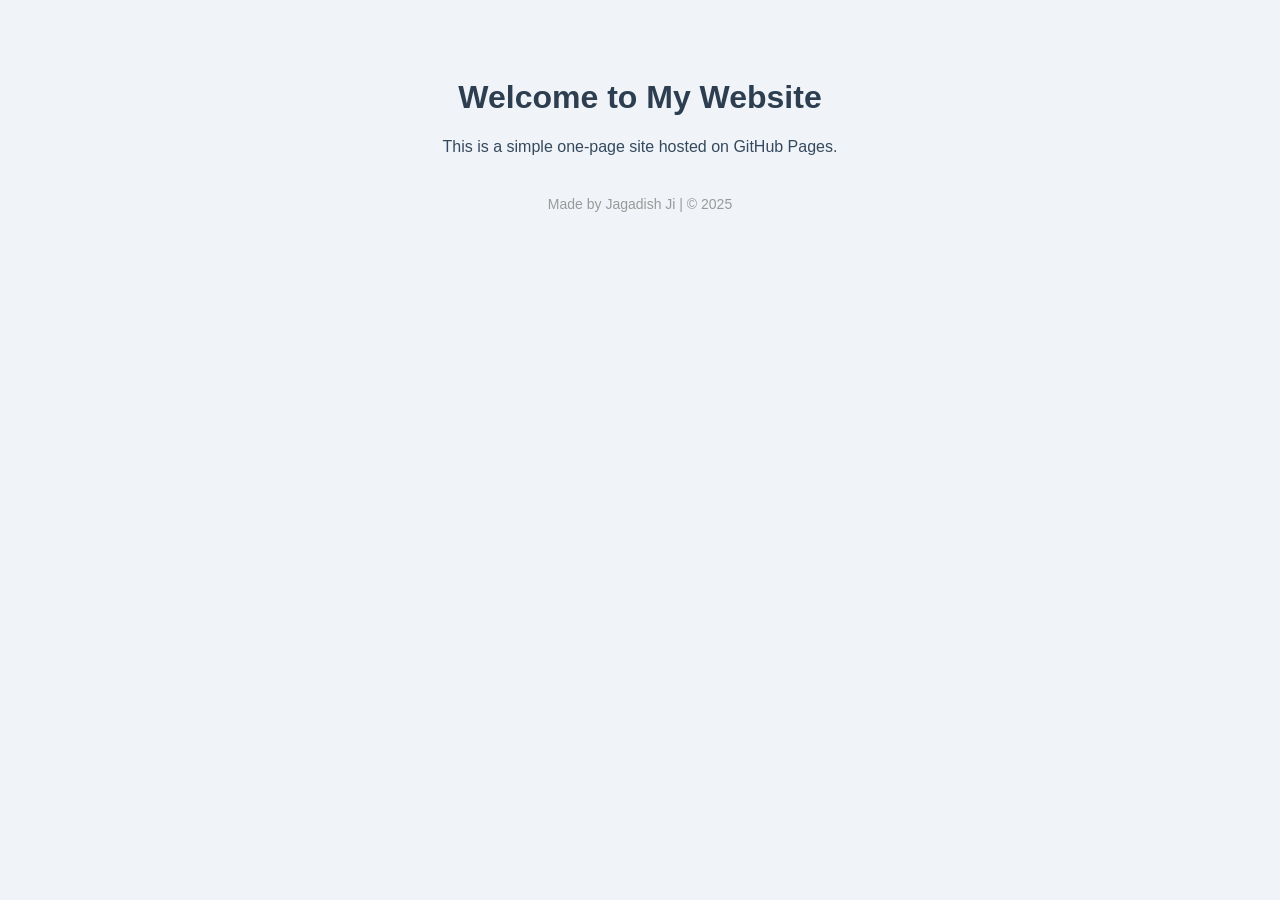
==== index.html @ 52a4fea0 "Create index.html Just a first start" ====
<!DOCTYPE html>
<html lang="en">
<head>
    <meta charset="UTF-8">
    <meta name="viewport" content="width=device-width, initial-scale=1.0">
    <title>Welcome to My Site</title>
    <style>
        body {
            font-family: Arial, sans-serif;
            background: #f0f4f8;
            text-align: center;
            padding: 50px;
        }
        h1 {
            color: #2c3e50;
        }
        p {
            color: #34495e;
        }
        footer {
            margin-top: 40px;
            font-size: 14px;
            color: #999;
        }
    </style>
</head>
<body>
    <h1>Welcome to My Website</h1>
    <p>This is a simple one-page site hosted on GitHub Pages.</p>
    <footer>
        Made by Jagadish Ji | © 2025
    </footer>
</body>
</html>
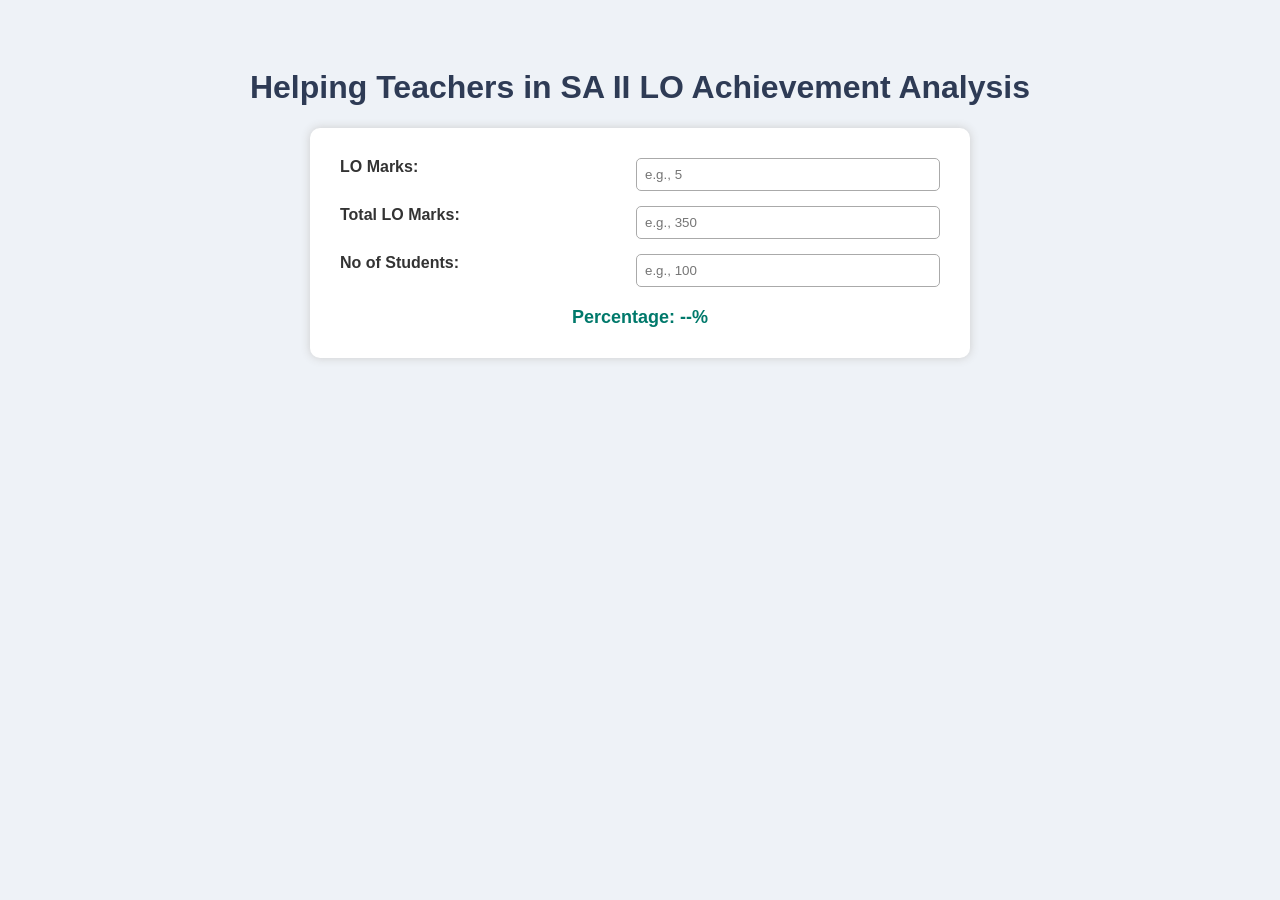
==== commit cb1c3331: "Update index.html" ====
--- a/index.html
+++ b/index.html
@@ -2,33 +2,93 @@
 <html lang="en">
 <head>
     <meta charset="UTF-8">
-    <meta name="viewport" content="width=device-width, initial-scale=1.0">
-    <title>Welcome to My Site</title>
+    <title>SA II LO Achievement Analysis</title>
     <style>
         body {
             font-family: Arial, sans-serif;
-            background: #f0f4f8;
-            text-align: center;
-            padding: 50px;
+            background: #eef2f7;
+            padding: 40px;
+            color: #333;
         }
         h1 {
-            color: #2c3e50;
+            text-align: center;
+            color: #2e3b55;
         }
-        p {
-            color: #34495e;
+        .container {
+            max-width: 600px;
+            margin: auto;
+            background: #fff;
+            padding: 30px;
+            border-radius: 10px;
+            box-shadow: 0 0 10px #ccc;
         }
-        footer {
-            margin-top: 40px;
-            font-size: 14px;
-            color: #999;
+        .form-group {
+            display: flex;
+            justify-content: space-between;
+            margin-bottom: 15px;
+        }
+        label {
+            flex: 1;
+            padding-right: 10px;
+            font-weight: bold;
+        }
+        input {
+            flex: 1;
+            padding: 8px;
+            border: 1px solid #aaa;
+            border-radius: 5px;
+        }
+        .result {
+            margin-top: 20px;
+            text-align: center;
+            font-size: 18px;
+            color: #00796b;
+            font-weight: bold;
         }
     </style>
 </head>
 <body>
-    <h1>Welcome to My Website</h1>
-    <p>This is a simple one-page site hosted on GitHub Pages.</p>
-    <footer>
-        Made by Jagadish Ji | © 2025
-    </footer>
+    <h1>Helping Teachers in SA II LO Achievement Analysis</h1>
+
+    <div class="container">
+        <div class="form-group">
+            <label for="loMarks">LO Marks:</label>
+            <input type="number" id="loMarks" placeholder="e.g., 5">
+        </div>
+        <div class="form-group">
+            <label for="totalMarks">Total LO Marks:</label>
+            <input type="number" id="totalMarks" placeholder="e.g., 350">
+        </div>
+        <div class="form-group">
+            <label for="numStudents">No of Students:</label>
+            <input type="number" id="numStudents" placeholder="e.g., 100">
+        </div>
+
+        <div class="result" id="percentageResult">Percentage: --%</div>
+    </div>
+
+    <script>
+        const loMarks = document.getElementById('loMarks');
+        const totalMarks = document.getElementById('totalMarks');
+        const numStudents = document.getElementById('numStudents');
+        const result = document.getElementById('percentageResult');
+
+        function calculatePercentage() {
+            const marks = parseFloat(loMarks.value);
+            const total = parseFloat(totalMarks.value);
+            const students = parseFloat(numStudents.value);
+
+            if (marks > 0 && total >= 0 && students > 0) {
+                const percent = Math.round((total * 100) / (marks * students) * 10) / 10;
+                result.textContent = `Percentage: ${percent}%`;
+            } else {
+                result.textContent = "Percentage: --%";
+            }
+        }
+
+        loMarks.addEventListener('input', calculatePercentage);
+        totalMarks.addEventListener('input', calculatePercentage);
+        numStudents.addEventListener('input', calculatePercentage);
+    </script>
 </body>
 </html>
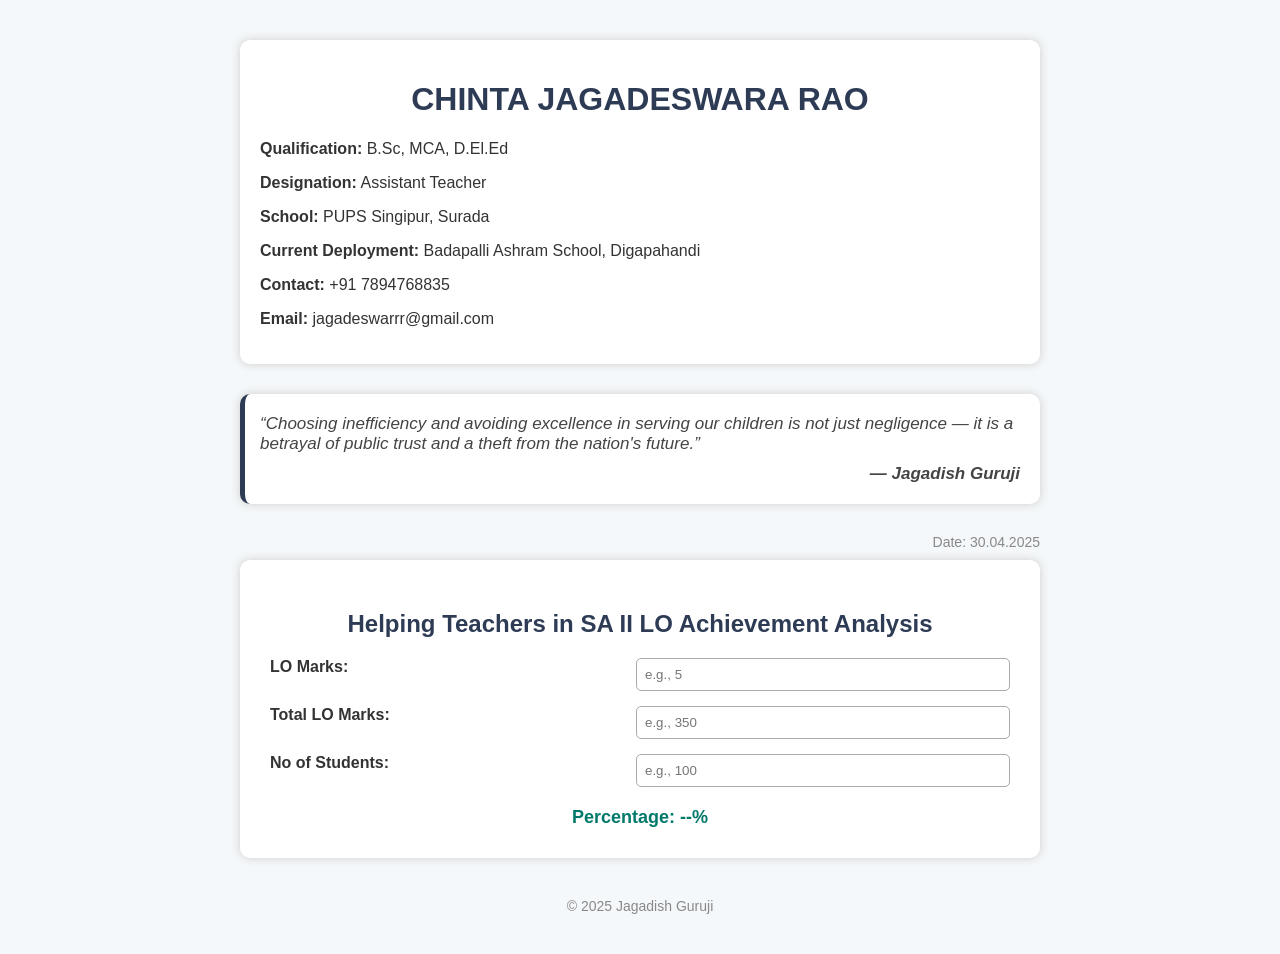
==== commit cc87dbf8: "Update index.html" ====
--- a/index.html
+++ b/index.html
@@ -2,25 +2,47 @@
 <html lang="en">
 <head>
     <meta charset="UTF-8">
-    <title>SA II LO Achievement Analysis</title>
+    <title>Jagadish Guruji</title>
     <style>
         body {
             font-family: Arial, sans-serif;
-            background: #eef2f7;
-            padding: 40px;
+            background: #f5f8fa;
             color: #333;
+            margin: 0;
+            padding: 40px 20px;
         }
-        h1 {
+        .container {
+            max-width: 800px;
+            margin: auto;
+        }
+        h1, h2 {
             text-align: center;
             color: #2e3b55;
         }
-        .container {
-            max-width: 600px;
-            margin: auto;
+        .profile, .quote, .footer {
             background: #fff;
-            padding: 30px;
             border-radius: 10px;
             box-shadow: 0 0 10px #ccc;
+            padding: 20px;
+            margin-bottom: 30px;
+        }
+        .quote {
+            font-style: italic;
+            font-size: 17px;
+            color: #444;
+            border-left: 5px solid #2e3b55;
+            padding-left: 15px;
+        }
+        .quote-author {
+            text-align: right;
+            font-weight: bold;
+            margin-top: 10px;
+        }
+        .form-section {
+            background: #fff;
+            border-radius: 10px;
+            box-shadow: 0 0 10px #ccc;
+            padding: 30px;
         }
         .form-group {
             display: flex;
@@ -29,8 +51,8 @@
         }
         label {
             flex: 1;
-            padding-right: 10px;
             font-weight: bold;
+            margin-right: 10px;
         }
         input {
             flex: 1;
@@ -39,32 +61,65 @@
             border-radius: 5px;
         }
         .result {
-            margin-top: 20px;
             text-align: center;
             font-size: 18px;
+            font-weight: bold;
             color: #00796b;
-            font-weight: bold;
+            margin-top: 20px;
+        }
+        .date {
+            text-align: right;
+            font-size: 14px;
+            color: #888;
+            margin-bottom: 10px;
+        }
+        footer {
+            text-align: center;
+            color: #888;
+            font-size: 14px;
+            margin-top: 40px;
         }
     </style>
 </head>
 <body>
-    <h1>Helping Teachers in SA II LO Achievement Analysis</h1>
-
     <div class="container">
-        <div class="form-group">
-            <label for="loMarks">LO Marks:</label>
-            <input type="number" id="loMarks" placeholder="e.g., 5">
-        </div>
-        <div class="form-group">
-            <label for="totalMarks">Total LO Marks:</label>
-            <input type="number" id="totalMarks" placeholder="e.g., 350">
-        </div>
-        <div class="form-group">
-            <label for="numStudents">No of Students:</label>
-            <input type="number" id="numStudents" placeholder="e.g., 100">
+        <div class="profile">
+            <h1>CHINTA JAGADESWARA RAO</h1>
+            <p><strong>Qualification:</strong> B.Sc, MCA, D.El.Ed</p>
+            <p><strong>Designation:</strong> Assistant Teacher</p>
+            <p><strong>School:</strong> PUPS Singipur, Surada</p>
+            <p><strong>Current Deployment:</strong> Badapalli Ashram School, Digapahandi</p>
+            <p><strong>Contact:</strong> +91 7894768835</p>
+            <p><strong>Email:</strong> jagadeswarrr@gmail.com</p>
         </div>
 
-        <div class="result" id="percentageResult">Percentage: --%</div>
+        <div class="quote">
+            “Choosing inefficiency and avoiding excellence in serving our children is not just negligence — it is a betrayal of public trust and a theft from the nation's future.”
+            <div class="quote-author">— Jagadish Guruji</div>
+        </div>
+
+        <div class="date">Date: 30.04.2025</div>
+
+        <div class="form-section">
+            <h2>Helping Teachers in SA II LO Achievement Analysis</h2>
+            <div class="form-group">
+                <label for="loMarks">LO Marks:</label>
+                <input type="number" id="loMarks" placeholder="e.g., 5">
+            </div>
+            <div class="form-group">
+                <label for="totalMarks">Total LO Marks:</label>
+                <input type="number" id="totalMarks" placeholder="e.g., 350">
+            </div>
+            <div class="form-group">
+                <label for="numStudents">No of Students:</label>
+                <input type="number" id="numStudents" placeholder="e.g., 100">
+            </div>
+            <div class="result" id="percentageResult">Percentage: --%</div>
+        </div>
+
+        <footer>
+            © 2025 Jagadish Guruji
+        </footer>
     </div>
 
     <script>
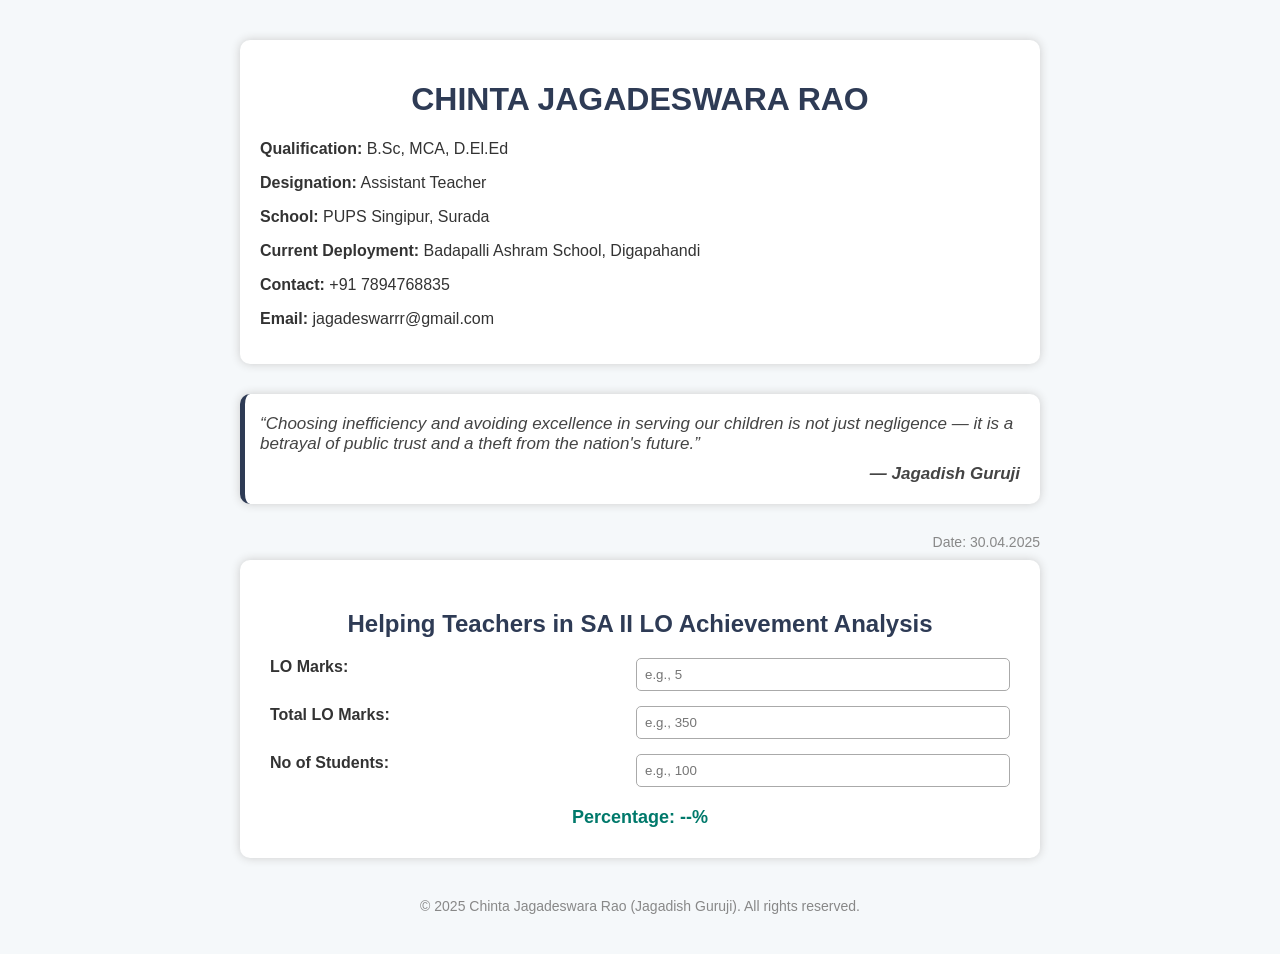
==== commit cdaa74bc: "Update index.html" ====
--- a/index.html
+++ b/index.html
@@ -117,9 +117,11 @@
             <div class="result" id="percentageResult">Percentage: --%</div>
         </div>
 
-        <footer>
-            © 2025 Jagadish Guruji
-        </footer>
+    
+         <footer>
+              © 2025 Chinta Jagadeswara Rao (Jagadish Guruji). All rights reserved.
+         </footer>
+        
     </div>
 
     <script>
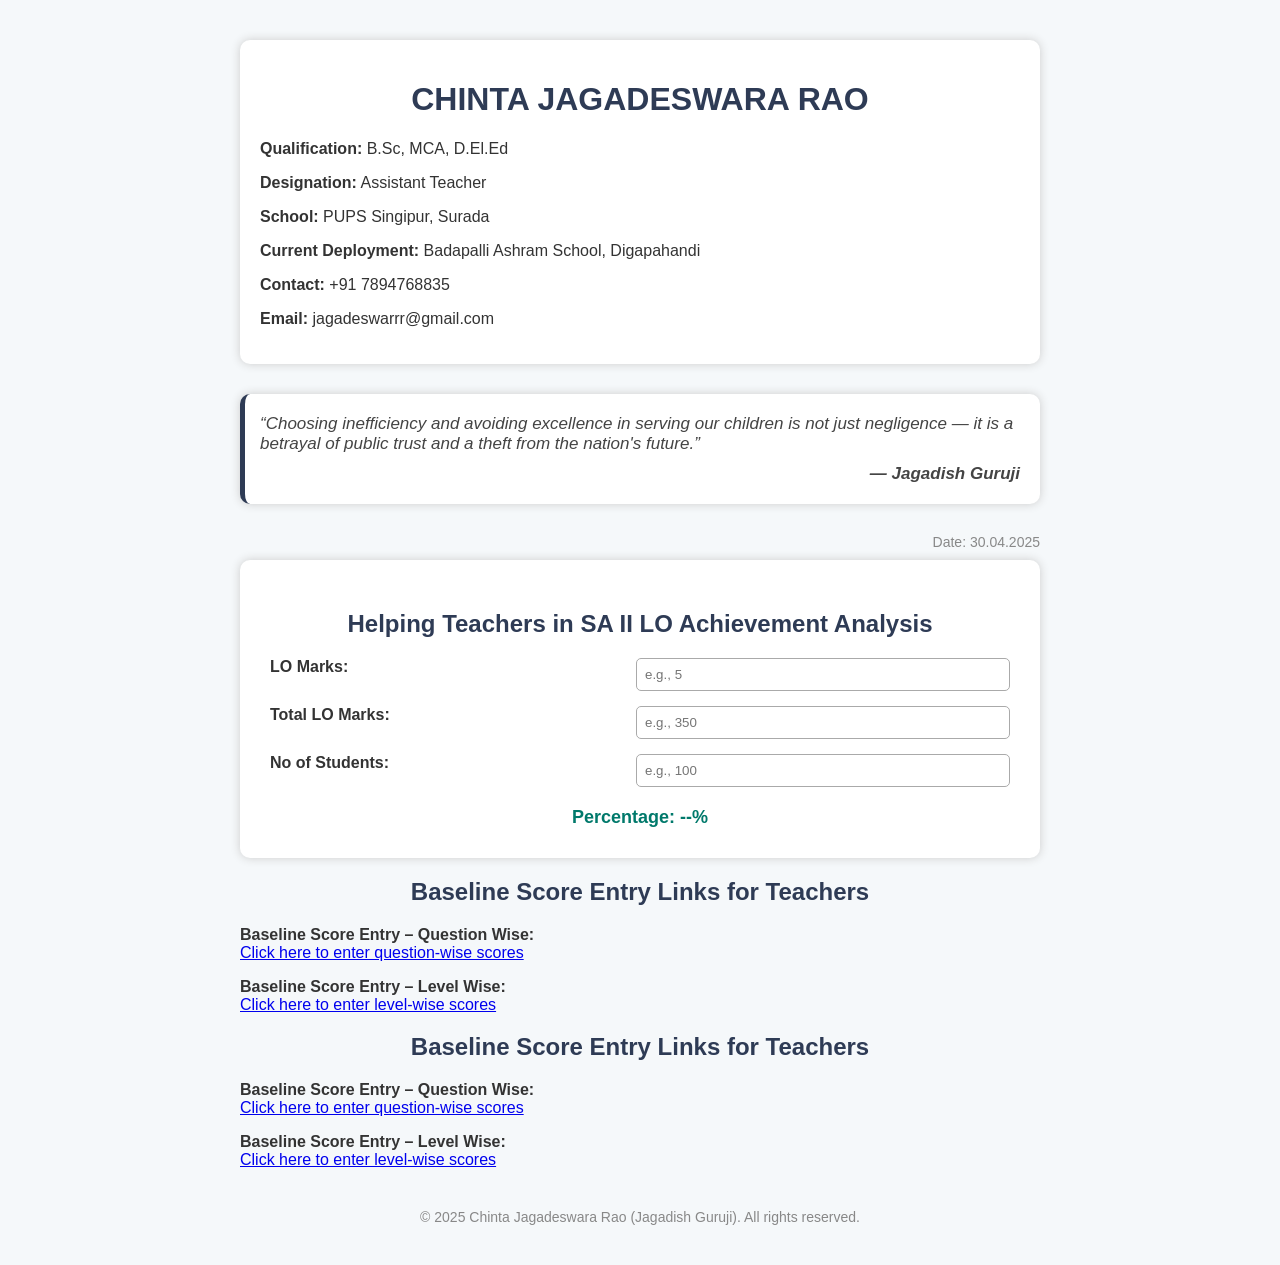
==== commit a95a0204: "Update index.html" ====
--- a/index.html
+++ b/index.html
@@ -116,6 +116,41 @@
             </div>
             <div class="result" id="percentageResult">Percentage: --%</div>
         </div>
+        
+            <div class="section">
+    <h2>Baseline Score Entry Links for Teachers</h2>
+
+    <p>
+        <strong>Baseline Score Entry – Question Wise:</strong><br>
+        <a href="https://ee-eu.kobotoolbox.org/x/OOAMlVkS" target="_blank">
+            Click here to enter question-wise scores
+        </a>
+    </p>
+
+    <p>
+        <strong>Baseline Score Entry – Level Wise:</strong><br>
+        <a href="https://ee-eu.kobotoolbox.org/x/sw2FmqTt" target="_blank">
+            Click here to enter level-wise scores
+        </a>
+    </p>
+</div><div class="section">
+    <h2>Baseline Score Entry Links for Teachers</h2>
+
+    <p>
+        <strong>Baseline Score Entry – Question Wise:</strong><br>
+        <a href="https://ee-eu.kobotoolbox.org/x/OOAMlVkS" target="_blank">
+            Click here to enter question-wise scores
+        </a>
+    </p>
+
+    <p>
+        <strong>Baseline Score Entry – Level Wise:</strong><br>
+        <a href="https://ee-eu.kobotoolbox.org/x/sw2FmqTt" target="_blank">
+            Click here to enter level-wise scores
+        </a>
+    </p>
+    </div>
+            
 
     
          <footer>
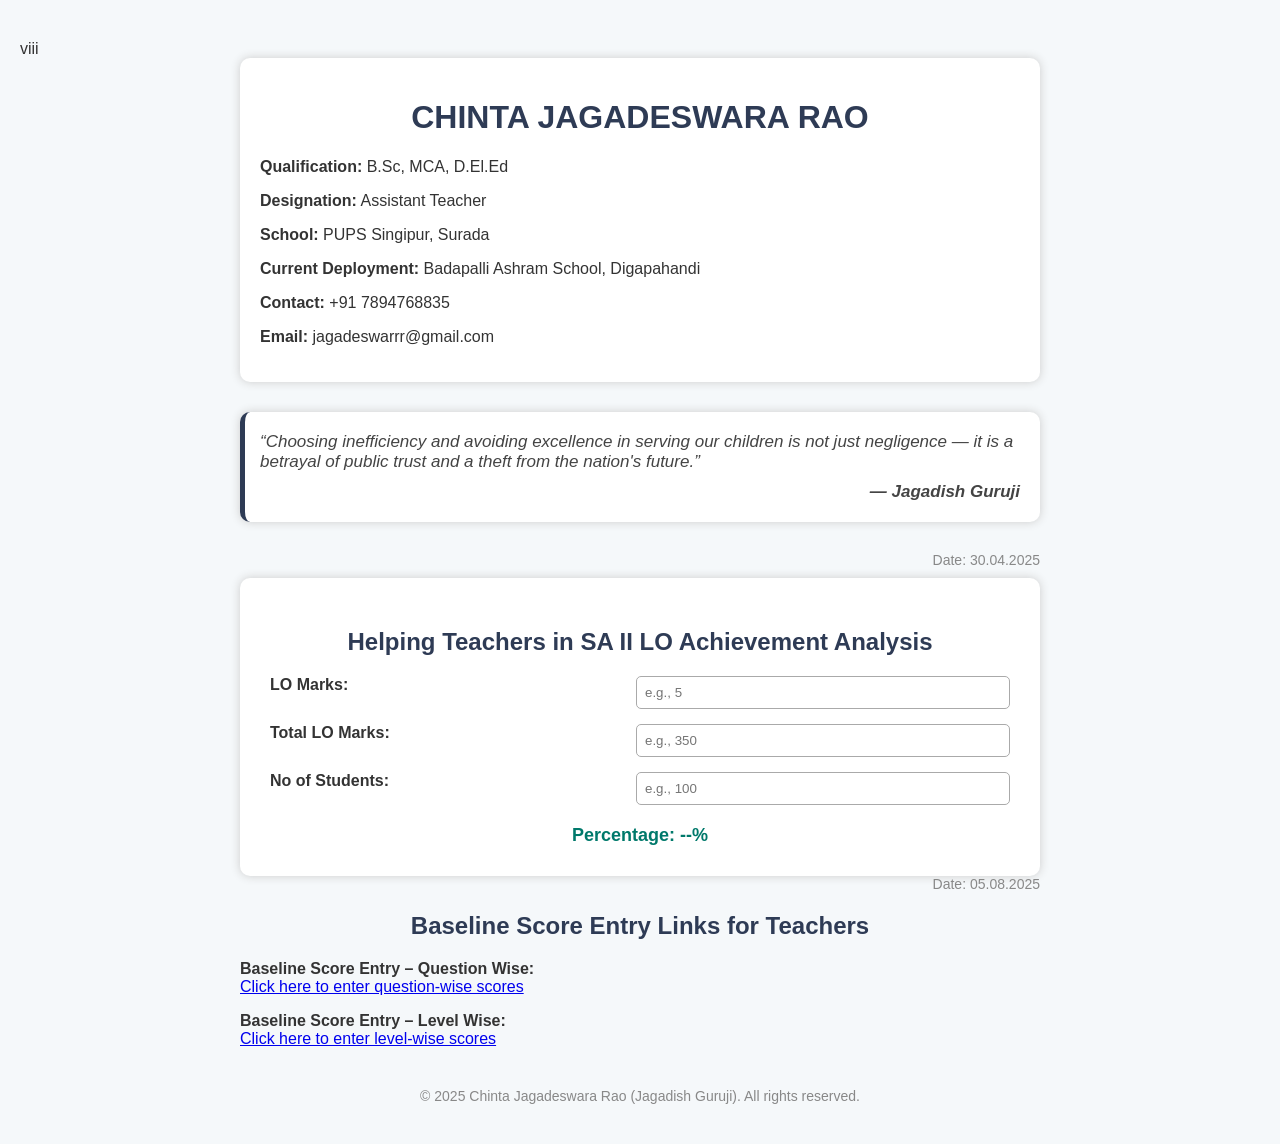
==== commit 5ef76570: "Update index.html" ====
--- a/index.html
+++ b/index.html
@@ -1,4 +1,4 @@
-<!DOCTYPE html>
+viii<!DOCTYPE html>
 <html lang="en">
 <head>
     <meta charset="UTF-8">
@@ -117,6 +117,8 @@
             <div class="result" id="percentageResult">Percentage: --%</div>
         </div>
         
+        <div class="date">Date: 05.08.2025</div>
+
             <div class="section">
     <h2>Baseline Score Entry Links for Teachers</h2>
 
@@ -133,23 +135,7 @@
             Click here to enter level-wise scores
         </a>
     </p>
-</div><div class="section">
-    <h2>Baseline Score Entry Links for Teachers</h2>
-
-    <p>
-        <strong>Baseline Score Entry – Question Wise:</strong><br>
-        <a href="https://ee-eu.kobotoolbox.org/x/OOAMlVkS" target="_blank">
-            Click here to enter question-wise scores
-        </a>
-    </p>
-
-    <p>
-        <strong>Baseline Score Entry – Level Wise:</strong><br>
-        <a href="https://ee-eu.kobotoolbox.org/x/sw2FmqTt" target="_blank">
-            Click here to enter level-wise scores
-        </a>
-    </p>
-    </div>
+</div>
             
 
     
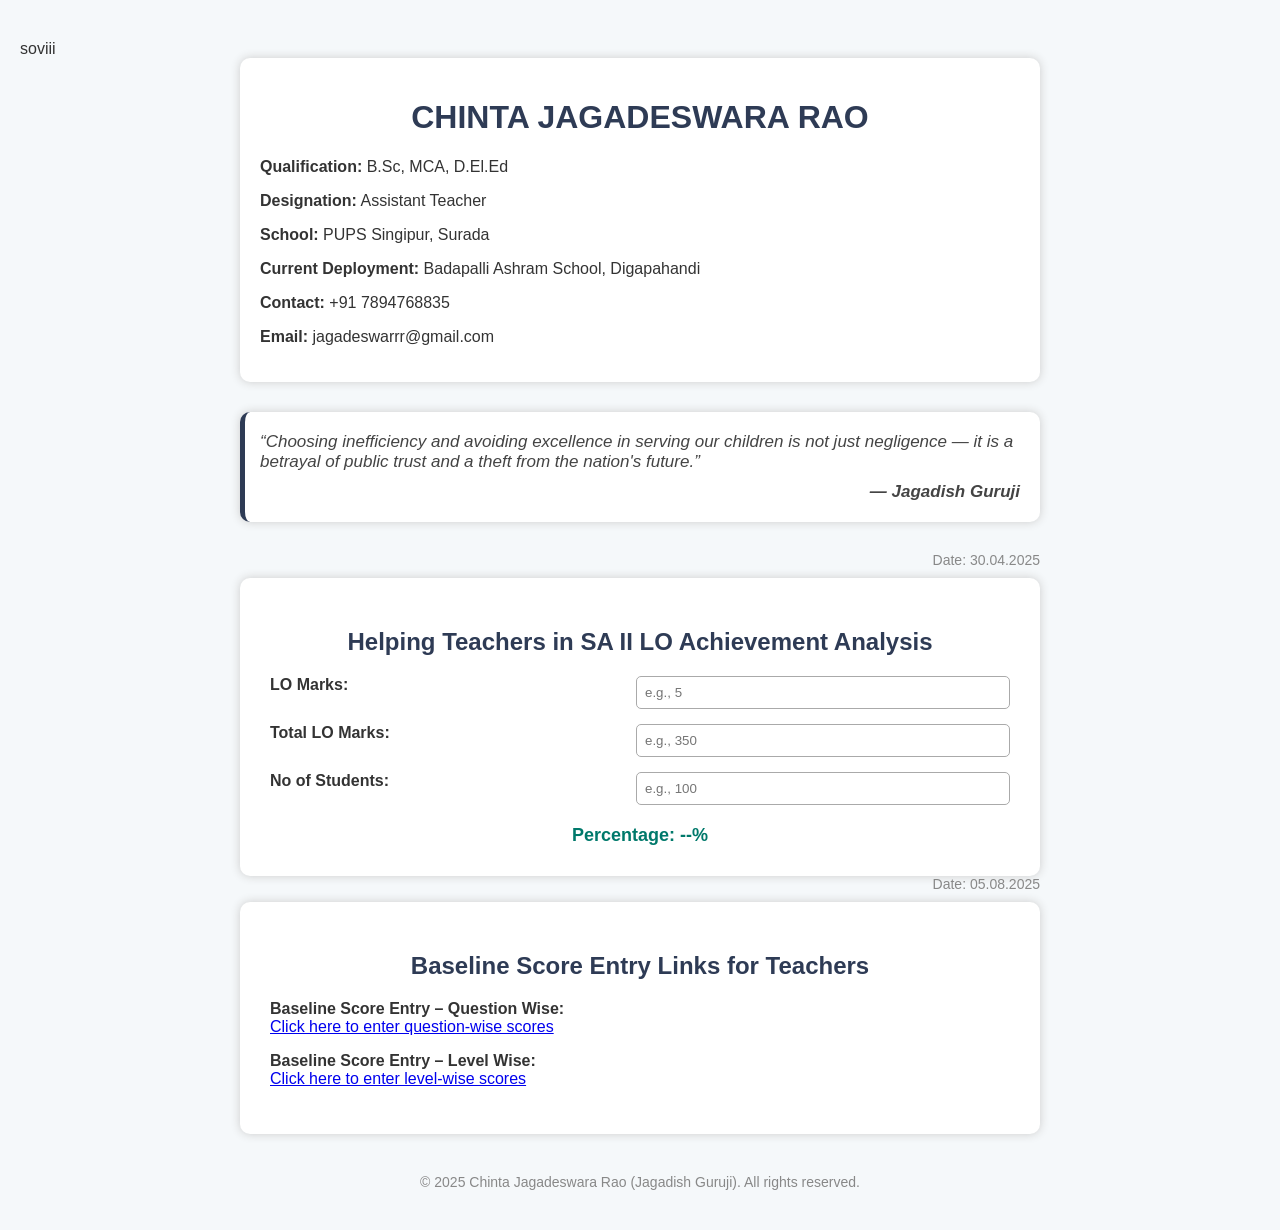
==== commit 1926d436: "Update index.html" ====
--- a/index.html
+++ b/index.html
@@ -1,4 +1,4 @@
-viii<!DOCTYPE html>
+soviii<!DOCTYPE html>
 <html lang="en">
 <head>
     <meta charset="UTF-8">
@@ -119,7 +119,7 @@
         
         <div class="date">Date: 05.08.2025</div>
 
-            <div class="section">
+            <div class="form-section">
     <h2>Baseline Score Entry Links for Teachers</h2>
 
     <p>
